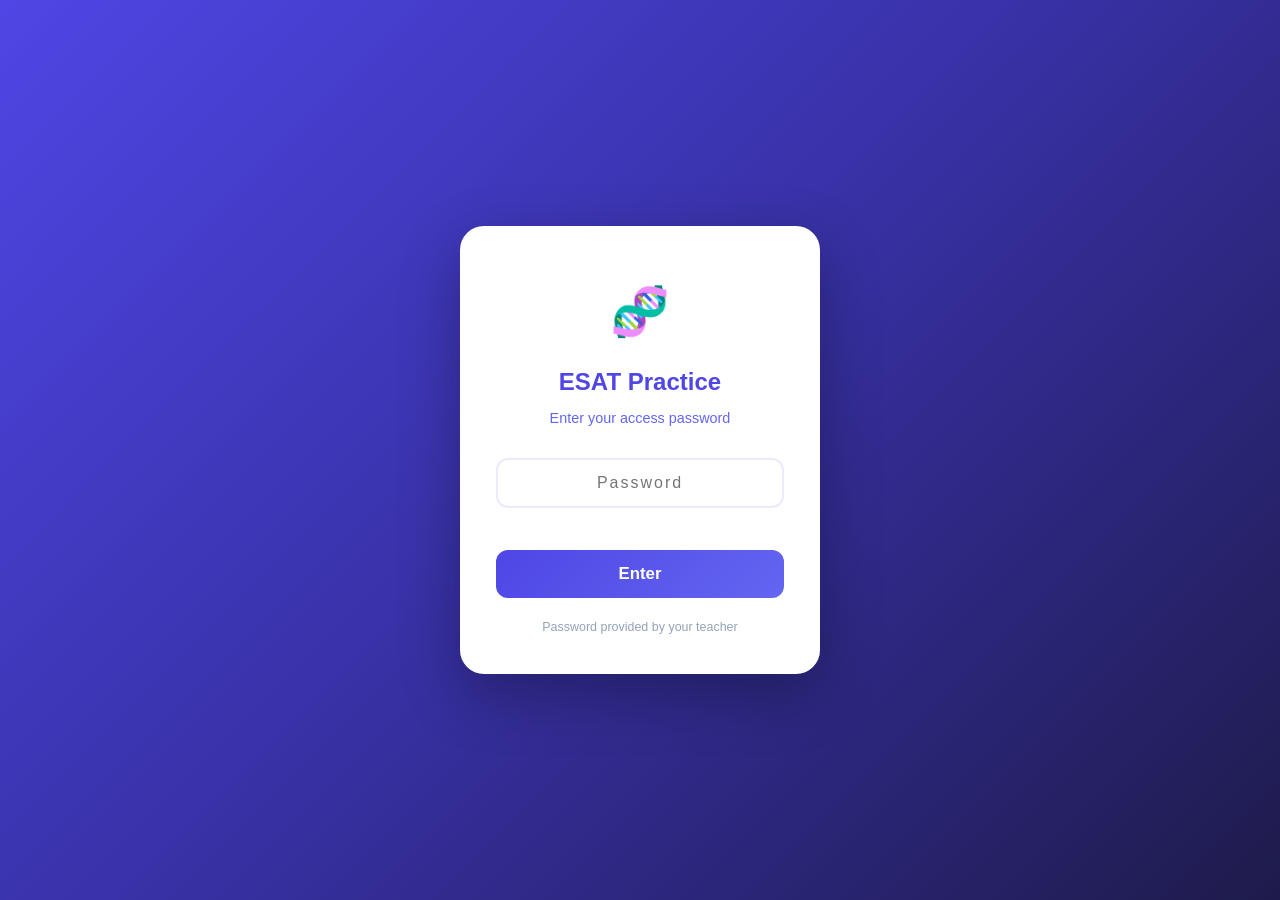
==== index.html @ 655f6c72 "v30: Stale-while-revalidate for images — instant load, background refresh" ====
<!DOCTYPE html>
<html lang="en">
<head>
  <meta charset="UTF-8">
  <meta name="viewport" content="width=device-width, initial-scale=1.0, maximum-scale=5.0, user-scalable=yes">
  <meta name="theme-color" content="#4f46e5">
  <meta name="description" content="ESAT exam practice platform with offline support">
  <meta name="apple-mobile-web-app-capable" content="yes">
  <meta name="apple-mobile-web-app-status-bar-style" content="black-translucent">
  <meta name="apple-mobile-web-app-title" content="ESAT">
  <meta http-equiv="Cache-Control" content="no-cache, no-store, must-revalidate">
  <meta http-equiv="Pragma" content="no-cache">
  <meta http-equiv="Expires" content="0">

  <!-- Security Headers -->
  <meta http-equiv="Content-Security-Policy" content="default-src 'self' blob:; script-src 'self'; style-src 'self' 'unsafe-inline'; img-src 'self' data: https: blob:; connect-src 'self'; manifest-src 'self'; worker-src 'self'; base-uri 'self'; form-action 'self'; object-src 'none';">
  <meta name="referrer" content="strict-origin-when-cross-origin">
  <meta http-equiv="X-Content-Type-Options" content="nosniff">
  <meta http-equiv="X-DNS-Prefetch-Control" content="off">
  <meta http-equiv="Permissions-Policy" content="camera=(), microphone=(), geolocation=(), payment=(), usb=(), magnetometer=(), gyroscope=(), accelerometer=(), interest-cohort=()">
  <meta http-equiv="X-UA-Compatible" content="IE=edge">

  <link rel="manifest" href="manifest.json">
  <link rel="icon" type="image/svg+xml" href="icon.svg">
  <link rel="apple-touch-icon" href="icon.svg">
  <title>ESAT Practice</title>
  <link rel="stylesheet" href="style.css">
</head>
<body>

  <!-- Login Screen -->
  <div id="login-screen" class="login-screen">
    <div class="login-card">
      <div class="login-icon">&#x1F9EC;</div>
      <h1 class="login-title">ESAT Practice</h1>
      <p class="login-subtitle">Enter your access password</p>
      <input type="password" id="login-password" class="login-input" placeholder="Password" autocomplete="off" spellcheck="false">
      <p class="login-error" id="login-error"></p>
      <button class="login-btn" id="login-btn">Enter</button>
      <p class="login-hint">Password provided by your teacher</p>
    </div>
  </div>

  <div id="app" style="display:none;">

    <!-- Home View -->
    <section id="view-home" class="view active">
      <header class="app-header">
        <div class="header-row">
          <div>
            <h1>ESAT Practice</h1>
            <p class="subtitle">ESAT Exam Training</p>
          </div>
          <button class="logout-btn" id="btn-logout" title="Logout">Logout</button>
        </div>
      </header>

      <div class="stats-bar">
        <div class="stat-item">
          <span class="stat-num" id="stat-total">0</span>
          <span class="stat-label">Practiced</span>
        </div>
        <div class="stat-item">
          <span class="stat-num" id="stat-accuracy">0%</span>
          <span class="stat-label">Accuracy</span>
        </div>
        <div class="stat-item">
          <span class="stat-num" id="stat-wrong">0</span>
          <span class="stat-label">Wrong Bank</span>
        </div>
      </div>

      <div class="export-row">
        <button class="btn-export" id="btn-export-data" title="Export your practice data to share with teacher">Export My Data</button>
      </div>

      <div class="section-title">
        <h2>Select Topics</h2>
        <button class="select-all-btn" id="btn-select-all">Select All</button>
      </div>

      <div class="topic-grid" id="topic-grid"></div>

      <div class="section-title">
        <h2>Number of Questions</h2>
      </div>
      <div class="count-options" id="count-options">
        <button class="count-btn" data-count="10">10</button>
        <button class="count-btn active" data-count="20">20</button>
        <button class="count-btn" data-count="30">30</button>
        <button class="count-btn" data-count="50">50</button>
      </div>

      <div class="section-title">
        <h2>Options</h2>
      </div>
      <div class="extra-options">
        <label class="toggle-label">
          <input type="checkbox" id="toggle-timer">
          <span class="toggle-slider"></span>
          <span class="toggle-text">Timer mode (60s per question)</span>
        </label>
      </div>

      <div class="bottom-actions">
        <button class="btn-primary btn-large" id="btn-start">Start Practice</button>
        <button class="btn-secondary btn-large" id="btn-wrong-book">Wrong Bank</button>
      </div>
    </section>

    <!-- Practice View -->
    <section id="view-practice" class="view">
      <header class="practice-header">
        <button class="back-btn" id="practice-back">&#8592;</button>
        <div class="progress-info">
          <span id="progress-text">Q 1/20</span>
          <span class="timer" id="timer-display" style="display:none;">60s</span>
        </div>
      </header>
      <div class="progress-bar-container">
        <div class="progress-bar-fill" id="progress-fill" style="width:5%"></div>
      </div>

      <div class="question-card" id="question-card">
        <div class="question-meta">
          <span class="topic-tag" id="q-topic-tag">Ecology</span>
          <span class="type-tag" id="q-type-tag">Single</span>
        </div>
        <div class="question-stem" id="q-stem"></div>
        <div class="question-image-wrap hidden" id="q-image-wrap">
          <img class="question-image" id="q-image" src="" alt="">
        </div>
        <div class="options-list" id="q-options"></div>
        <div class="explanation-box" id="explanation-box" style="display:none;">
          <div class="explanation-header" id="exp-header">
            <span id="exp-icon"></span>
            <span id="exp-title"></span>
          </div>
          <div class="explanation-correct" id="exp-correct"></div>
          <div class="explanation-text" id="exp-text"></div>
          <div class="explanation-source" id="exp-source"></div>
        </div>
      </div>

      <div class="practice-actions">
        <button class="btn-primary btn-large" id="btn-confirm" disabled>Confirm Answer</button>
        <button class="btn-primary btn-large hidden" id="btn-next">Next</button>
      </div>
    </section>

    <!-- Result View -->
    <section id="view-result" class="view">
      <header class="app-header">
        <h1>Practice Results</h1>
      </header>

      <div class="result-hero">
        <div class="result-ring-container">
          <svg class="result-ring" viewBox="0 0 200 200">
            <circle class="ring-bg" cx="100" cy="100" r="85" fill="none" stroke-width="14"/>
            <circle class="ring-fill" id="ring-fill" cx="100" cy="100" r="85" fill="none" stroke-width="14"
                    stroke-dasharray="534" stroke-dashoffset="534"
                    transform="rotate(-90 100 100)"/>
          </svg>
          <div class="result-center">
            <span class="result-percent" id="result-percent">0%</span>
            <span class="result-score" id="result-score">0/0</span>
          </div>
        </div>
        <p class="result-comment" id="result-comment"></p>
      </div>

      <div class="result-summary">
        <div class="summary-item">
          <span class="summary-icon correct-icon">&#10003;</span>
          <span id="summary-correct">0 correct</span>
        </div>
        <div class="summary-item">
          <span class="summary-icon wrong-icon">&#10007;</span>
          <span id="summary-wrong">0 wrong</span>
        </div>
        <div class="summary-item" id="summary-time-wrap" style="display:none;">
          <span class="summary-icon time-icon">&#9201;</span>
          <span id="summary-time"></span>
        </div>
      </div>

      <div class="section-title">
        <h2>Review</h2>
      </div>
      <div class="review-list" id="review-list"></div>

      <div class="bottom-actions">
        <button class="btn-primary btn-large" id="btn-retry-wrong">Retry Wrong</button>
        <button class="btn-secondary btn-large" id="btn-back-home">Back Home</button>
      </div>
    </section>

    <!-- Wrong Bank View -->
    <section id="view-wrong" class="view">
      <header class="app-header">
        <h1>Wrong Bank</h1>
        <button class="back-btn header-back" id="wrong-back">&#8592;</button>
      </header>

      <div class="wrong-filter-bar" id="wrong-filter-bar">
        <button class="filter-chip active" data-filter="all">All</button>
      </div>

      <div class="wrong-list" id="wrong-list"></div>

      <div class="empty-state hidden" id="wrong-empty">
        <div class="empty-icon">&#127881;</div>
        <p>Wrong bank is empty, keep it up!</p>
      </div>

      <div class="bottom-actions" id="wrong-actions" style="display:none;">
        <button class="btn-primary btn-large" id="btn-practice-wrong">Practice All Wrong</button>
      </div>
    </section>

  </div>

  <!-- Install Banner -->
  <div class="install-banner hidden" id="install-banner">
    <div class="install-content">
      <span>&#128241; Add to home screen for offline practice</span>
    </div>
    <button class="btn-primary btn-small" id="btn-install">Install</button>
    <button class="btn-text" id="btn-dismiss">&#10005;</button>
  </div>

  <script src="questions.enc.js?v=30"></script>
  <script src="auth.js?v=30"></script>
  <script src="app.js?v=30"></script>
</body>
</html>
---- style.css ----
/* ════════════════════════════════════════════════════════
   ESAT PWA — Stylesheet
   Theme: Deep Indigo / Academic Purple
   ════════════════════════════════════════════════════════ */

/* ── Design Variables ── */
:root {
  --c-primary: #4f46e5;
  --c-primary-light: #6366f1;
  --c-primary-dark: #3730a3;
  --c-accent: #818cf8;
  --c-accent-soft: #a5b4fc;
  --c-bg: #f5f3ff;
  --c-bg-card: #ffffff;
  --c-bg-elevated: #ffffff;
  --c-text: #1e1b4b;
  --c-text-secondary: #6366f1;
  --c-text-light: #94a3b8;
  --c-border: #ede9fe;
  --c-correct: #16a34a;
  --c-correct-bg: #f0fdf4;
  --c-wrong: #dc2626;
  --c-wrong-bg: #fef2f2;
  --c-missed: #f59e0b;
  --c-missed-bg: #fffbeb;
  --c-shadow: 0 2px 8px rgba(79, 70, 229, 0.08);
  --c-shadow-lg: 0 4px 20px rgba(79, 70, 229, 0.12);
  --radius: 12px;
  --radius-sm: 8px;
  --radius-lg: 20px;
  --max-width: 480px;
  --safe-bottom: env(safe-area-inset-bottom, 0px);
}

/* ── Reset ── */
*, *::before, *::after {
  box-sizing: border-box;
  margin: 0;
  padding: 0;
}

html {
  -webkit-text-size-adjust: 100%;
  -webkit-tap-highlight-color: transparent;
}

body {
  font-family: -apple-system, BlinkMacSystemFont, "Segoe UI", "PingFang SC",
               "Hiragino Sans GB", "Microsoft YaHei", sans-serif;
  background: var(--c-bg);
  color: var(--c-text);
  line-height: 1.6;
  font-size: 15px;
  -webkit-font-smoothing: antialiased;
  overflow-x: hidden;
}

#app {
  max-width: var(--max-width);
  margin: 0 auto;
  min-height: 100vh;
  position: relative;
}

/* ── View Switching ── */
.view {
  display: none;
  min-height: 100vh;
  padding: 0 16px calc(80px + var(--safe-bottom));
  animation: fadeIn 0.25s ease;
}

.view.active {
  display: block;
}

@keyframes fadeIn {
  from { opacity: 0; transform: translateY(8px); }
  to { opacity: 1; transform: translateY(0); }
}

/* ── App Header ── */
.app-header {
  text-align: center;
  padding: 24px 16px 12px;
  position: relative;
}

.app-header h1 {
  font-size: 22px;
  font-weight: 700;
  color: var(--c-primary);
  letter-spacing: 0.5px;
}

.app-header .subtitle {
  font-size: 13px;
  color: var(--c-text-secondary);
  margin-top: 4px;
}

/* ── Header Row (title + logout) ── */
.header-row {
  display: flex;
  align-items: flex-start;
  justify-content: space-between;
  gap: 12px;
}

.header-row > div:first-child {
  flex: 1;
  text-align: center;
}

.logout-btn {
  flex-shrink: 0;
  padding: 6px 14px;
  border: 1px solid var(--c-border);
  border-radius: 20px;
  background: var(--c-bg-card);
  color: var(--c-text-secondary);
  font-size: 12px;
  font-weight: 500;
  cursor: pointer;
  transition: all 0.15s;
  font-family: inherit;
}

.logout-btn:active {
  transform: scale(0.95);
  background: var(--c-wrong-bg);
  color: var(--c-wrong);
  border-color: var(--c-wrong);
}

/* ── Export Button ── */
.export-row {
  text-align: center;
  margin-bottom: 16px;
}

.btn-export {
  background: linear-gradient(135deg, #6366f1, #8b5cf6);
  color: #fff;
  border: none;
  padding: 10px 24px;
  border-radius: 20px;
  font-size: 14px;
  font-weight: 600;
  cursor: pointer;
  transition: transform 0.2s, box-shadow 0.2s;
}

.btn-export:hover {
  transform: translateY(-2px);
  box-shadow: 0 4px 15px rgba(99, 102, 241, 0.4);
}

.btn-export:active {
  transform: translateY(0);
}

/* ── Stats Bar ── */
.stats-bar {
  display: flex;
  justify-content: space-around;
  background: var(--c-bg-card);
  border-radius: var(--radius);
  padding: 16px 8px;
  margin: 8px 0 20px;
  box-shadow: var(--c-shadow);
}

.stat-item {
  display: flex;
  flex-direction: column;
  align-items: center;
  gap: 2px;
}

.stat-num {
  font-size: 22px;
  font-weight: 700;
  color: var(--c-primary);
}

.stat-label {
  font-size: 11px;
  color: var(--c-text-light);
}

/* ── Section Title ── */
.section-title {
  display: flex;
  align-items: center;
  justify-content: space-between;
  margin: 20px 0 10px;
}

.section-title h2 {
  font-size: 16px;
  font-weight: 600;
  color: var(--c-text);
}

.select-all-btn {
  font-size: 13px;
  color: var(--c-primary);
  background: none;
  border: none;
  cursor: pointer;
  padding: 4px 10px;
  border-radius: var(--radius-sm);
  transition: background 0.15s;
}

.select-all-btn:active {
  background: var(--c-bg);
}

/* ── Topic Card Grid ── */
.topic-grid {
  display: grid;
  grid-template-columns: repeat(2, 1fr);
  gap: 10px;
}

.topic-card {
  background: var(--c-bg-card);
  border: 2px solid var(--c-border);
  border-radius: var(--radius);
  padding: 14px 12px;
  cursor: pointer;
  transition: all 0.18s ease;
  position: relative;
  overflow: hidden;
}

.topic-card:active {
  transform: scale(0.97);
}

.topic-card.selected {
  border-color: var(--c-primary);
  background: linear-gradient(135deg, #f5f3ff 0%, #ede9fe 100%);
  box-shadow: 0 2px 12px rgba(79, 70, 229, 0.15);
}

.topic-card.selected::after {
  content: '\2713';
  position: absolute;
  top: 6px;
  right: 8px;
  width: 20px;
  height: 20px;
  background: var(--c-primary);
  color: #fff;
  border-radius: 50%;
  font-size: 12px;
  display: flex;
  align-items: center;
  justify-content: center;
  font-weight: bold;
}

.topic-en {
  font-size: 13px;
  font-weight: 600;
  color: var(--c-text);
  line-height: 1.3;
  margin-bottom: 2px;
}

.topic-zh {
  font-size: 11px;
  color: var(--c-text-secondary);
}

.topic-count {
  font-size: 10px;
  color: var(--c-primary-light);
  margin-top: 6px;
  font-weight: 500;
}

/* ── Count Selection ── */
.count-options {
  display: flex;
  gap: 8px;
}

.count-btn {
  flex: 1;
  padding: 12px 4px;
  border: 2px solid var(--c-border);
  border-radius: var(--radius-sm);
  background: var(--c-bg-card);
  font-size: 14px;
  font-weight: 500;
  color: var(--c-text-secondary);
  cursor: pointer;
  transition: all 0.15s;
}

.count-btn:active {
  transform: scale(0.96);
}

.count-btn.active {
  border-color: var(--c-primary);
  background: var(--c-primary);
  color: #fff;
}

/* ── Toggle ── */
.extra-options {
  background: var(--c-bg-card);
  border-radius: var(--radius);
  padding: 14px 16px;
  box-shadow: var(--c-shadow);
}

.toggle-label {
  display: flex;
  align-items: center;
  gap: 12px;
  cursor: pointer;
}

.toggle-label input[type="checkbox"] {
  display: none;
}

.toggle-slider {
  width: 44px;
  height: 24px;
  background: #d1d5db;
  border-radius: 12px;
  position: relative;
  transition: background 0.2s;
  flex-shrink: 0;
}

.toggle-slider::after {
  content: '';
  position: absolute;
  width: 20px;
  height: 20px;
  border-radius: 50%;
  background: #fff;
  top: 2px;
  left: 2px;
  transition: transform 0.2s;
  box-shadow: 0 1px 3px rgba(0,0,0,0.2);
}

.toggle-label input:checked ~ .toggle-slider {
  background: var(--c-primary);
}

.toggle-label input:checked ~ .toggle-slider::after {
  transform: translateX(20px);
}

.toggle-text {
  font-size: 14px;
  color: var(--c-text-secondary);
}

/* ── Bottom Actions ── */
.bottom-actions {
  display: flex;
  flex-direction: column;
  gap: 10px;
  margin-top: 24px;
}

.btn-primary, .btn-secondary {
  border: none;
  border-radius: var(--radius);
  font-size: 16px;
  font-weight: 600;
  cursor: pointer;
  transition: all 0.15s;
  font-family: inherit;
}

.btn-primary {
  background: var(--c-primary);
  color: #fff;
}

.btn-primary:active {
  background: var(--c-primary-dark);
  transform: scale(0.98);
}

.btn-primary:disabled {
  background: #b0c4c5;
  cursor: not-allowed;
}

.btn-secondary {
  background: var(--c-bg-card);
  color: var(--c-primary);
  border: 2px solid var(--c-border);
}

.btn-secondary:active {
  background: var(--c-bg);
  transform: scale(0.98);
}

.btn-large {
  padding: 14px 20px;
  width: 100%;
}

.btn-small {
  padding: 8px 16px;
  font-size: 14px;
}

.btn-text {
  background: none;
  border: none;
  font-size: 18px;
  color: var(--c-text-light);
  cursor: pointer;
  padding: 4px 8px;
}

.hidden {
  display: none !important;
}

/* ════════════════════════════════════════
   Practice Page
   ════════════════════════════════════════ */

.practice-header {
  display: flex;
  align-items: center;
  padding: 16px 0 8px;
  gap: 12px;
}

.back-btn {
  width: 36px;
  height: 36px;
  border: none;
  background: var(--c-bg-card);
  border-radius: 50%;
  font-size: 18px;
  color: var(--c-primary);
  cursor: pointer;
  display: flex;
  align-items: center;
  justify-content: center;
  box-shadow: var(--c-shadow);
  flex-shrink: 0;
}

.header-back {
  position: absolute;
  left: 16px;
  top: 20px;
}

.progress-info {
  flex: 1;
  display: flex;
  align-items: center;
  justify-content: space-between;
  font-size: 14px;
  font-weight: 600;
  color: var(--c-text);
}

.timer {
  color: var(--c-wrong);
  font-variant-numeric: tabular-nums;
}

.progress-bar-container {
  width: 100%;
  height: 6px;
  background: var(--c-border);
  border-radius: 3px;
  overflow: hidden;
  margin-bottom: 16px;
}

.progress-bar-fill {
  height: 100%;
  background: linear-gradient(90deg, var(--c-primary), var(--c-accent));
  border-radius: 3px;
  transition: width 0.3s ease;
}

.question-card {
  background: var(--c-bg-card);
  border-radius: var(--radius-lg);
  padding: 20px 18px;
  box-shadow: var(--c-shadow);
}

.question-meta {
  display: flex;
  gap: 8px;
  margin-bottom: 12px;
}

.topic-tag {
  background: rgba(79, 70, 229, 0.1);
  color: var(--c-primary);
  font-size: 12px;
  font-weight: 600;
  padding: 3px 10px;
  border-radius: 20px;
}

.type-tag {
  background: rgba(245, 158, 11, 0.1);
  color: var(--c-missed);
  font-size: 12px;
  font-weight: 600;
  padding: 3px 10px;
  border-radius: 20px;
}

.type-tag.single {
  background: rgba(79, 70, 229, 0.08);
  color: var(--c-primary);
}

.question-stem {
  font-size: 16px;
  line-height: 1.7;
  color: var(--c-text);
  margin-bottom: 12px;
  word-wrap: break-word;
}

/* ── Question Image ── */
.question-image-wrap {
  margin-bottom: 14px;
  border-radius: 10px;
  overflow: hidden;
  background: #f5f3ff;
  border: 1px solid #ddd6fe;
  position: relative;
  min-height: 60px;
}
.question-image-wrap.loading::after {
  content: '';
  position: absolute;
  top: 50%; left: 50%;
  width: 28px; height: 28px;
  margin: -14px 0 0 -14px;
  border: 3px solid #ddd6fe;
  border-top-color: #7c3aed;
  border-radius: 50%;
  animation: spin 0.7s linear infinite;
}
.question-image-wrap.loading .question-image {
  opacity: 0.4;
}
.question-image {
  display: block;
  width: 100%;
  height: auto;
  max-width: 100%;
  object-fit: contain;
  transition: opacity 0.2s;
}
@keyframes spin { to { transform: rotate(360deg); } }

/* Result page image */
.review-img {
  display: block;
  max-width: 100%;
  max-height: 260px;
  margin: 10px 0;
  border-radius: 8px;
  border: 1px solid #ddd;
}

/* Wrong bank image */
.wrong-img {
  display: block;
  max-width: 100%;
  max-height: 220px;
  margin: 8px 0;
  border-radius: 8px;
  border: 1px solid #ddd;
}

.options-list {
  display: flex;
  flex-direction: column;
  gap: 10px;
}

.option-item {
  display: flex;
  align-items: flex-start;
  gap: 10px;
  padding: 12px 14px;
  border: 2px solid var(--c-border);
  border-radius: var(--radius);
  cursor: pointer;
  transition: all 0.15s;
  background: var(--c-bg-card);
}

.option-item:active {
  transform: scale(0.99);
}

.option-item.selected {
  border-color: var(--c-primary);
  background: rgba(79, 70, 229, 0.05);
}

.option-item.correct {
  border-color: var(--c-correct);
  background: var(--c-correct-bg);
}

.option-item.wrong {
  border-color: var(--c-wrong);
  background: var(--c-wrong-bg);
}

.option-item.missed {
  border-color: var(--c-missed);
  background: var(--c-missed-bg);
}

.option-item.locked {
  cursor: default;
}

.option-key {
  width: 28px;
  height: 28px;
  border-radius: 50%;
  background: var(--c-bg);
  display: flex;
  align-items: center;
  justify-content: center;
  font-size: 13px;
  font-weight: 700;
  color: var(--c-text-secondary);
  flex-shrink: 0;
  transition: all 0.15s;
}

.option-item.selected .option-key {
  background: var(--c-primary);
  color: #fff;
}

.option-item.correct .option-key {
  background: var(--c-correct);
  color: #fff;
}

.option-item.wrong .option-key {
  background: var(--c-wrong);
  color: #fff;
}

.option-item.missed .option-key {
  background: var(--c-missed);
  color: #fff;
}

.option-text {
  font-size: 14px;
  line-height: 1.6;
  color: var(--c-text);
  flex: 1;
  padding-top: 3px;
}

.option-icon {
  font-size: 18px;
  font-weight: 700;
  flex-shrink: 0;
  padding-top: 2px;
}

.option-item.correct .option-icon { color: var(--c-correct); }
.option-item.wrong .option-icon { color: var(--c-wrong); }
.option-item.missed .option-icon { color: var(--c-missed); }

/* ── Explanation Box ── */
.explanation-box {
  margin-top: 16px;
  padding: 16px;
  border-radius: var(--radius);
  border-left: 4px solid var(--c-primary);
  background: var(--c-bg);
  animation: slideDown 0.3s ease;
}

@keyframes slideDown {
  from { opacity: 0; max-height: 0; }
  to { opacity: 1; max-height: 500px; }
}

.explanation-header {
  display: flex;
  align-items: center;
  gap: 8px;
  margin-bottom: 10px;
  font-size: 15px;
  font-weight: 700;
}

.explanation-header.correct-header {
  color: var(--c-correct);
}

.explanation-header.wrong-header {
  color: var(--c-wrong);
}

.explanation-correct {
  font-size: 13px;
  color: var(--c-correct);
  font-weight: 600;
  margin-bottom: 8px;
}

.explanation-text {
  font-size: 14px;
  line-height: 1.7;
  color: var(--c-text);
}

.explanation-source {
  font-size: 12px;
  color: var(--c-text-light);
  margin-top: 8px;
  font-style: italic;
}

.practice-actions {
  margin-top: 20px;
  display: flex;
  flex-direction: column;
  gap: 10px;
}

/* ════════════════════════════════════════
   Result Page
   ════════════════════════════════════════ */

.result-hero {
  text-align: center;
  padding: 20px 0;
}

.result-ring-container {
  position: relative;
  width: 180px;
  height: 180px;
  margin: 0 auto 16px;
}

.result-ring {
  width: 100%;
  height: 100%;
}

.ring-bg {
  stroke: var(--c-border);
}

.ring-fill {
  stroke: var(--c-primary);
  stroke-linecap: round;
  transition: stroke-dashoffset 1s ease;
}

.result-center {
  position: absolute;
  top: 50%;
  left: 50%;
  transform: translate(-50%, -50%);
  display: flex;
  flex-direction: column;
  align-items: center;
}

.result-percent {
  font-size: 36px;
  font-weight: 700;
  color: var(--c-primary);
}

.result-score {
  font-size: 14px;
  color: var(--c-text-secondary);
}

.result-comment {
  font-size: 16px;
  color: var(--c-text);
  font-weight: 500;
}

.result-summary {
  display: flex;
  justify-content: center;
  gap: 24px;
  margin: 16px 0;
  flex-wrap: wrap;
}

.summary-item {
  display: flex;
  align-items: center;
  gap: 6px;
  font-size: 14px;
  color: var(--c-text-secondary);
}

.summary-icon {
  width: 24px;
  height: 24px;
  border-radius: 50%;
  display: flex;
  align-items: center;
  justify-content: center;
  font-size: 13px;
  font-weight: 700;
}

.correct-icon { background: var(--c-correct-bg); color: var(--c-correct); }
.wrong-icon { background: var(--c-wrong-bg); color: var(--c-wrong); }
.time-icon { background: var(--c-bg); color: var(--c-primary); }

/* ── Review List ── */
.review-list {
  display: flex;
  flex-direction: column;
  gap: 10px;
}

.review-item {
  background: var(--c-bg-card);
  border-radius: var(--radius);
  padding: 14px 16px;
  box-shadow: var(--c-shadow);
  border-left: 4px solid var(--c-border);
}

.review-item.correct-item {
  border-left-color: var(--c-correct);
}

.review-item.wrong-item {
  border-left-color: var(--c-wrong);
}

.review-header {
  display: flex;
  align-items: center;
  gap: 8px;
  margin-bottom: 8px;
}

.review-status {
  font-size: 16px;
  font-weight: 700;
}

.review-status.correct { color: var(--c-correct); }
.review-status.wrong { color: var(--c-wrong); }

.review-topic {
  font-size: 12px;
  color: var(--c-text-light);
}

.review-stem {
  font-size: 14px;
  line-height: 1.5;
  color: var(--c-text);
  margin-bottom: 6px;
  display: -webkit-box;
  -webkit-line-clamp: 2;
  -webkit-box-orient: vertical;
  overflow: hidden;
}

.review-answers {
  font-size: 12px;
  color: var(--c-text-secondary);
  display: flex;
  gap: 16px;
  flex-wrap: wrap;
}

.review-answers .your-answer.wrong { color: var(--c-wrong); }
.review-answers .right-answer { color: var(--c-correct); font-weight: 600; }

.review-explain {
  margin-top: 8px;
  font-size: 13px;
  line-height: 1.6;
  color: var(--c-text-secondary);
  display: none;
  border-top: 1px solid var(--c-border);
  padding-top: 8px;
}

.review-item.expanded .review-explain {
  display: block;
}

.review-toggle {
  font-size: 12px;
  color: var(--c-primary);
  background: none;
  border: none;
  cursor: pointer;
  margin-top: 6px;
  padding: 2px 0;
}

/* ════════════════════════════════════════
   Wrong Bank
   ════════════════════════════════════════ */

.wrong-filter-bar {
  display: flex;
  gap: 8px;
  overflow-x: auto;
  padding: 8px 0 16px;
  -webkit-overflow-scrolling: touch;
  scrollbar-width: none;
}

.wrong-filter-bar::-webkit-scrollbar { display: none; }

.filter-chip {
  padding: 6px 14px;
  border: 2px solid var(--c-border);
  border-radius: 20px;
  background: var(--c-bg-card);
  font-size: 13px;
  color: var(--c-text-secondary);
  cursor: pointer;
  white-space: nowrap;
  transition: all 0.15s;
  flex-shrink: 0;
}

.filter-chip.active {
  border-color: var(--c-primary);
  background: var(--c-primary);
  color: #fff;
}

.wrong-list {
  display: flex;
  flex-direction: column;
  gap: 10px;
}

.wrong-card {
  background: var(--c-bg-card);
  border-radius: var(--radius);
  padding: 14px 16px;
  box-shadow: var(--c-shadow);
  border-left: 4px solid var(--c-wrong);
}

.wrong-card-header {
  display: flex;
  align-items: center;
  justify-content: space-between;
  margin-bottom: 8px;
}

.wrong-card-tags {
  display: flex;
  gap: 6px;
}

.wrong-card-meta {
  font-size: 11px;
  color: var(--c-text-light);
}

.wrong-stem {
  font-size: 14px;
  line-height: 1.5;
  color: var(--c-text);
  margin-bottom: 6px;
  display: -webkit-box;
  -webkit-line-clamp: 2;
  -webkit-box-orient: vertical;
  overflow: hidden;
  cursor: pointer;
}

.wrong-answers {
  font-size: 12px;
  color: var(--c-text-secondary);
  display: flex;
  gap: 16px;
  flex-wrap: wrap;
  margin-bottom: 4px;
}

.wrong-answers .right-answer { color: var(--c-correct); font-weight: 600; }
.wrong-answers .your-answer { color: var(--c-wrong); }

.wrong-explain {
  margin-top: 8px;
  font-size: 13px;
  line-height: 1.6;
  color: var(--c-text-secondary);
  display: none;
  border-top: 1px solid var(--c-border);
  padding-top: 8px;
}

.wrong-card.expanded .wrong-explain {
  display: block;
}

.wrong-card.expanded .wrong-stem {
  -webkit-line-clamp: unset;
  overflow: visible;
}

.wrong-card-actions {
  display: flex;
  gap: 8px;
  margin-top: 10px;
}

.btn-mini {
  padding: 6px 14px;
  border: none;
  border-radius: var(--radius-sm);
  font-size: 12px;
  font-weight: 500;
  cursor: pointer;
  font-family: inherit;
  transition: all 0.15s;
}

.btn-mini.primary {
  background: rgba(79, 70, 229, 0.1);
  color: var(--c-primary);
}

.btn-mini.danger {
  background: var(--c-wrong-bg);
  color: var(--c-wrong);
}

.btn-mini:active { transform: scale(0.96); }

/* ── Empty State ── */
.empty-state {
  text-align: center;
  padding: 60px 20px;
  color: var(--c-text-light);
}

.empty-icon {
  font-size: 48px;
  margin-bottom: 12px;
}

/* ════════════════════════════════════════
   Install Banner
   ════════════════════════════════════════ */

.install-banner {
  position: fixed;
  bottom: 0;
  left: 0;
  right: 0;
  max-width: var(--max-width);
  margin: 0 auto;
  background: var(--c-primary-dark);
  color: #fff;
  display: flex;
  align-items: center;
  gap: 12px;
  padding: 12px 16px calc(12px + var(--safe-bottom));
  z-index: 999;
  box-shadow: 0 -4px 20px rgba(0,0,0,0.15);
  animation: slideUp 0.3s ease;
}

@keyframes slideUp {
  from { transform: translateY(100%); }
  to { transform: translateY(0); }
}

.install-content {
  flex: 1;
  font-size: 13px;
}

/* ── Desktop Responsive ── */
@media (min-width: 768px) {
  :root {
    --max-width: 600px;
  }

  body {
    background: linear-gradient(180deg, #ede9fe 0%, var(--c-bg) 30%);
  }

  .topic-grid {
    grid-template-columns: repeat(3, 1fr);
  }

  .btn-primary:hover:not(:disabled),
  .btn-secondary:hover {
    transform: translateY(-1px);
    box-shadow: var(--c-shadow-lg);
  }

  .topic-card:hover {
    border-color: var(--c-primary-light);
  }

  .option-item:hover:not(.locked) {
    border-color: var(--c-primary-light);
  }
}

/* ── Small Screen ── */
@media (max-width: 360px) {
  .topic-grid {
    grid-template-columns: 1fr;
  }

  .count-options {
    flex-wrap: wrap;
  }

  .count-btn {
    flex: 1 1 40%;
  }
}

/* ── Accessibility ── */
@media (prefers-reduced-motion: reduce) {
  *, *::before, *::after {
    animation-duration: 0.01ms !important;
    transition-duration: 0.01ms !important;
  }
}

/* ── Selection ── */
::selection {
  background: var(--c-accent);
  color: var(--c-primary-dark);
}

/* ════════════════════════════════════════════════════════
   Login Screen
   ════════════════════════════════════════════════════════ */

.login-screen {
  display: none;
  position: fixed;
  inset: 0;
  z-index: 9999;
  background: linear-gradient(135deg, #4f46e5 0%, #3730a3 50%, #1e1b4b 100%);
  align-items: center;
  justify-content: center;
  padding: 24px;
}

.login-screen.active {
  display: flex;
}

.login-card {
  background: #fff;
  border-radius: 24px;
  padding: 48px 36px 36px;
  max-width: 360px;
  width: 100%;
  text-align: center;
  box-shadow: 0 20px 60px rgba(0, 0, 0, 0.3);
  animation: loginFadeIn 0.5s ease;
}

@keyframes loginFadeIn {
  from { opacity: 0; transform: translateY(20px); }
  to { opacity: 1; transform: translateY(0); }
}

.login-icon {
  font-size: 3rem;
  margin-bottom: 12px;
}

.login-title {
  font-size: 1.5rem;
  font-weight: 700;
  color: #4f46e5;
  margin-bottom: 6px;
}

.login-subtitle {
  font-size: 0.9rem;
  color: #6366f1;
  margin-bottom: 28px;
}

.login-input {
  width: 100%;
  padding: 14px 18px;
  border: 2px solid #ede9fe;
  border-radius: 12px;
  font-size: 1rem;
  text-align: center;
  letter-spacing: 2px;
  transition: border-color 0.2s;
  outline: none;
  box-sizing: border-box;
}

.login-input:focus {
  border-color: #6366f1;
}

.login-error {
  color: #dc2626;
  font-size: 0.82rem;
  min-height: 20px;
  margin: 10px 0 4px;
}

.login-btn {
  width: 100%;
  padding: 14px;
  background: linear-gradient(135deg, #4f46e5, #6366f1);
  color: #fff;
  border: none;
  border-radius: 12px;
  font-size: 1.05rem;
  font-weight: 600;
  cursor: pointer;
  transition: transform 0.15s, box-shadow 0.2s;
  margin-top: 8px;
}

.login-btn:hover:not(:disabled) {
  transform: translateY(-1px);
  box-shadow: 0 6px 20px rgba(79, 70, 229, 0.35);
}

.login-btn:active:not(:disabled) {
  transform: translateY(0);
}

.login-btn:disabled {
  opacity: 0.6;
  cursor: not-allowed;
}

.login-hint {
  font-size: 0.78rem;
  color: #94a3b8;
  margin-top: 20px;
}
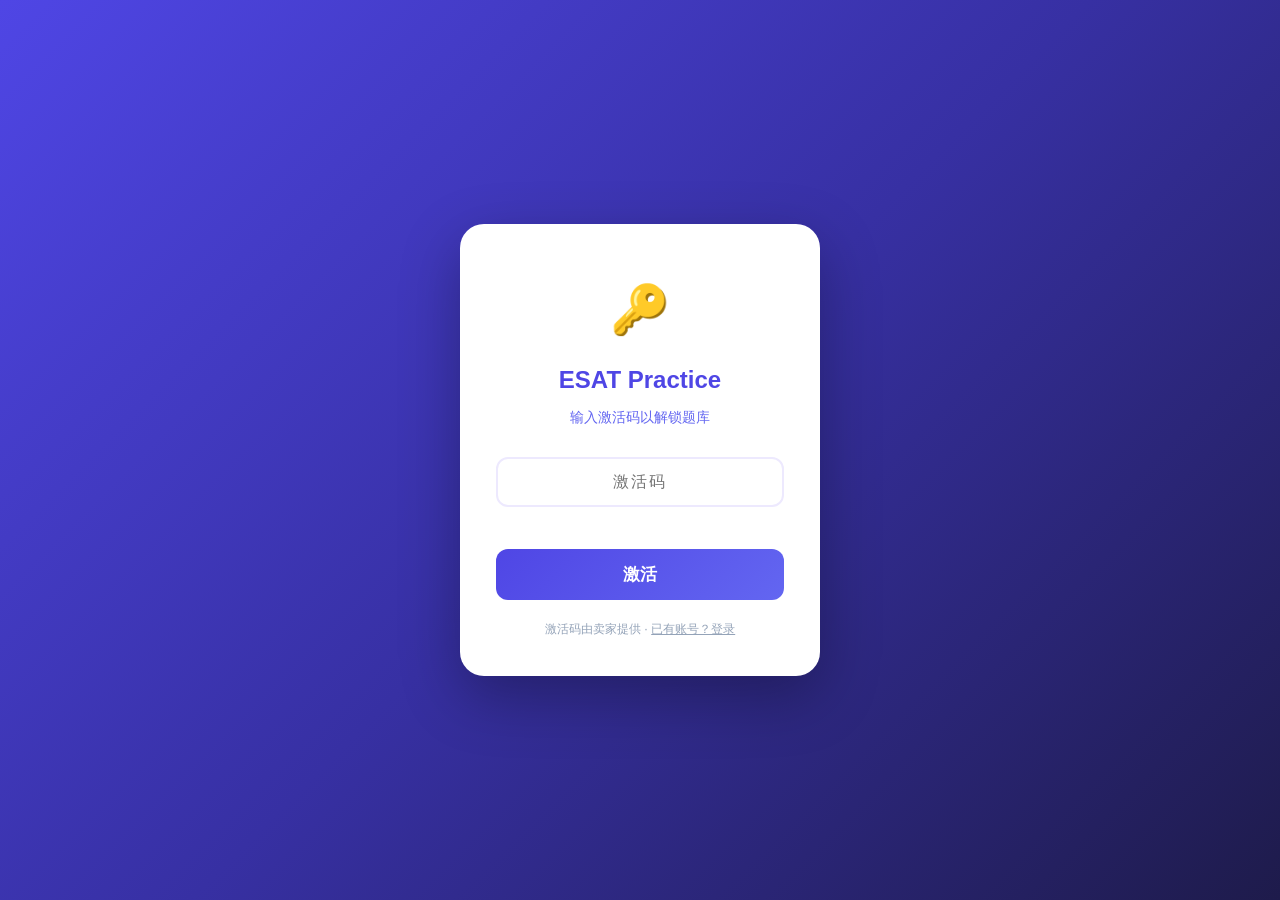
==== commit 013565df: "v36: app code — 642 questions, offline activation gate hardened (bank password now inside the signed" ====
--- a/index.html
+++ b/index.html
@@ -1,237 +1,251 @@
-<!DOCTYPE html>
-<html lang="en">
-<head>
-  <meta charset="UTF-8">
-  <meta name="viewport" content="width=device-width, initial-scale=1.0, maximum-scale=5.0, user-scalable=yes">
-  <meta name="theme-color" content="#4f46e5">
-  <meta name="description" content="ESAT exam practice platform with offline support">
-  <meta name="apple-mobile-web-app-capable" content="yes">
-  <meta name="apple-mobile-web-app-status-bar-style" content="black-translucent">
-  <meta name="apple-mobile-web-app-title" content="ESAT">
-  <meta http-equiv="Cache-Control" content="no-cache, no-store, must-revalidate">
-  <meta http-equiv="Pragma" content="no-cache">
-  <meta http-equiv="Expires" content="0">
-
-  <!-- Security Headers -->
-  <meta http-equiv="Content-Security-Policy" content="default-src 'self' blob:; script-src 'self'; style-src 'self' 'unsafe-inline'; img-src 'self' data: https: blob:; connect-src 'self'; manifest-src 'self'; worker-src 'self'; base-uri 'self'; form-action 'self'; object-src 'none';">
-  <meta name="referrer" content="strict-origin-when-cross-origin">
-  <meta http-equiv="X-Content-Type-Options" content="nosniff">
-  <meta http-equiv="X-DNS-Prefetch-Control" content="off">
-  <meta http-equiv="Permissions-Policy" content="camera=(), microphone=(), geolocation=(), payment=(), usb=(), magnetometer=(), gyroscope=(), accelerometer=(), interest-cohort=()">
-  <meta http-equiv="X-UA-Compatible" content="IE=edge">
-
-  <link rel="manifest" href="manifest.json">
-  <link rel="icon" type="image/svg+xml" href="icon.svg">
-  <link rel="apple-touch-icon" href="icon.svg">
-  <title>ESAT Practice</title>
-  <link rel="stylesheet" href="style.css">
-</head>
-<body>
-
-  <!-- Login Screen -->
-  <div id="login-screen" class="login-screen">
-    <div class="login-card">
-      <div class="login-icon">&#x1F9EC;</div>
-      <h1 class="login-title">ESAT Practice</h1>
-      <p class="login-subtitle">Enter your access password</p>
-      <input type="password" id="login-password" class="login-input" placeholder="Password" autocomplete="off" spellcheck="false">
-      <p class="login-error" id="login-error"></p>
-      <button class="login-btn" id="login-btn">Enter</button>
-      <p class="login-hint">Password provided by your teacher</p>
-    </div>
-  </div>
-
-  <div id="app" style="display:none;">
-
-    <!-- Home View -->
-    <section id="view-home" class="view active">
-      <header class="app-header">
-        <div class="header-row">
-          <div>
-            <h1>ESAT Practice</h1>
-            <p class="subtitle">ESAT Exam Training</p>
-          </div>
-          <button class="logout-btn" id="btn-logout" title="Logout">Logout</button>
-        </div>
-      </header>
-
-      <div class="stats-bar">
-        <div class="stat-item">
-          <span class="stat-num" id="stat-total">0</span>
-          <span class="stat-label">Practiced</span>
-        </div>
-        <div class="stat-item">
-          <span class="stat-num" id="stat-accuracy">0%</span>
-          <span class="stat-label">Accuracy</span>
-        </div>
-        <div class="stat-item">
-          <span class="stat-num" id="stat-wrong">0</span>
-          <span class="stat-label">Wrong Bank</span>
-        </div>
-      </div>
-
-      <div class="export-row">
-        <button class="btn-export" id="btn-export-data" title="Export your practice data to share with teacher">Export My Data</button>
-      </div>
-
-      <div class="section-title">
-        <h2>Select Topics</h2>
-        <button class="select-all-btn" id="btn-select-all">Select All</button>
-      </div>
-
-      <div class="topic-grid" id="topic-grid"></div>
-
-      <div class="section-title">
-        <h2>Number of Questions</h2>
-      </div>
-      <div class="count-options" id="count-options">
-        <button class="count-btn" data-count="10">10</button>
-        <button class="count-btn active" data-count="20">20</button>
-        <button class="count-btn" data-count="30">30</button>
-        <button class="count-btn" data-count="50">50</button>
-      </div>
-
-      <div class="section-title">
-        <h2>Options</h2>
-      </div>
-      <div class="extra-options">
-        <label class="toggle-label">
-          <input type="checkbox" id="toggle-timer">
-          <span class="toggle-slider"></span>
-          <span class="toggle-text">Timer mode (60s per question)</span>
-        </label>
-      </div>
-
-      <div class="bottom-actions">
-        <button class="btn-primary btn-large" id="btn-start">Start Practice</button>
-        <button class="btn-secondary btn-large" id="btn-wrong-book">Wrong Bank</button>
-      </div>
-    </section>
-
-    <!-- Practice View -->
-    <section id="view-practice" class="view">
-      <header class="practice-header">
-        <button class="back-btn" id="practice-back">&#8592;</button>
-        <div class="progress-info">
-          <span id="progress-text">Q 1/20</span>
-          <span class="timer" id="timer-display" style="display:none;">60s</span>
-        </div>
-      </header>
-      <div class="progress-bar-container">
-        <div class="progress-bar-fill" id="progress-fill" style="width:5%"></div>
-      </div>
-
-      <div class="question-card" id="question-card">
-        <div class="question-meta">
-          <span class="topic-tag" id="q-topic-tag">Ecology</span>
-          <span class="type-tag" id="q-type-tag">Single</span>
-        </div>
-        <div class="question-stem" id="q-stem"></div>
-        <div class="question-image-wrap hidden" id="q-image-wrap">
-          <img class="question-image" id="q-image" src="" alt="">
-        </div>
-        <div class="options-list" id="q-options"></div>
-        <div class="explanation-box" id="explanation-box" style="display:none;">
-          <div class="explanation-header" id="exp-header">
-            <span id="exp-icon"></span>
-            <span id="exp-title"></span>
-          </div>
-          <div class="explanation-correct" id="exp-correct"></div>
-          <div class="explanation-text" id="exp-text"></div>
-          <div class="explanation-source" id="exp-source"></div>
-        </div>
-      </div>
-
-      <div class="practice-actions">
-        <button class="btn-primary btn-large" id="btn-confirm" disabled>Confirm Answer</button>
-        <button class="btn-primary btn-large hidden" id="btn-next">Next</button>
-      </div>
-    </section>
-
-    <!-- Result View -->
-    <section id="view-result" class="view">
-      <header class="app-header">
-        <h1>Practice Results</h1>
-      </header>
-
-      <div class="result-hero">
-        <div class="result-ring-container">
-          <svg class="result-ring" viewBox="0 0 200 200">
-            <circle class="ring-bg" cx="100" cy="100" r="85" fill="none" stroke-width="14"/>
-            <circle class="ring-fill" id="ring-fill" cx="100" cy="100" r="85" fill="none" stroke-width="14"
-                    stroke-dasharray="534" stroke-dashoffset="534"
-                    transform="rotate(-90 100 100)"/>
-          </svg>
-          <div class="result-center">
-            <span class="result-percent" id="result-percent">0%</span>
-            <span class="result-score" id="result-score">0/0</span>
-          </div>
-        </div>
-        <p class="result-comment" id="result-comment"></p>
-      </div>
-
-      <div class="result-summary">
-        <div class="summary-item">
-          <span class="summary-icon correct-icon">&#10003;</span>
-          <span id="summary-correct">0 correct</span>
-        </div>
-        <div class="summary-item">
-          <span class="summary-icon wrong-icon">&#10007;</span>
-          <span id="summary-wrong">0 wrong</span>
-        </div>
-        <div class="summary-item" id="summary-time-wrap" style="display:none;">
-          <span class="summary-icon time-icon">&#9201;</span>
-          <span id="summary-time"></span>
-        </div>
-      </div>
-
-      <div class="section-title">
-        <h2>Review</h2>
-      </div>
-      <div class="review-list" id="review-list"></div>
-
-      <div class="bottom-actions">
-        <button class="btn-primary btn-large" id="btn-retry-wrong">Retry Wrong</button>
-        <button class="btn-secondary btn-large" id="btn-back-home">Back Home</button>
-      </div>
-    </section>
-
-    <!-- Wrong Bank View -->
-    <section id="view-wrong" class="view">
-      <header class="app-header">
-        <h1>Wrong Bank</h1>
-        <button class="back-btn header-back" id="wrong-back">&#8592;</button>
-      </header>
-
-      <div class="wrong-filter-bar" id="wrong-filter-bar">
-        <button class="filter-chip active" data-filter="all">All</button>
-      </div>
-
-      <div class="wrong-list" id="wrong-list"></div>
-
-      <div class="empty-state hidden" id="wrong-empty">
-        <div class="empty-icon">&#127881;</div>
-        <p>Wrong bank is empty, keep it up!</p>
-      </div>
-
-      <div class="bottom-actions" id="wrong-actions" style="display:none;">
-        <button class="btn-primary btn-large" id="btn-practice-wrong">Practice All Wrong</button>
-      </div>
-    </section>
-
-  </div>
-
-  <!-- Install Banner -->
-  <div class="install-banner hidden" id="install-banner">
-    <div class="install-content">
-      <span>&#128241; Add to home screen for offline practice</span>
-    </div>
-    <button class="btn-primary btn-small" id="btn-install">Install</button>
-    <button class="btn-text" id="btn-dismiss">&#10005;</button>
-  </div>
-
-  <script src="questions.enc.js?v=30"></script>
-  <script src="auth.js?v=30"></script>
-  <script src="app.js?v=30"></script>
-</body>
-</html>
+<!DOCTYPE html>
+<html lang="en">
+<head>
+  <meta charset="UTF-8">
+  <meta name="viewport" content="width=device-width, initial-scale=1.0, maximum-scale=5.0, user-scalable=yes">
+  <meta name="theme-color" content="#4f46e5">
+  <meta name="description" content="ESAT exam practice platform with offline support">
+  <meta name="apple-mobile-web-app-capable" content="yes">
+  <meta name="apple-mobile-web-app-status-bar-style" content="black-translucent">
+  <meta name="apple-mobile-web-app-title" content="ESAT">
+  <meta http-equiv="Cache-Control" content="no-cache, no-store, must-revalidate">
+  <meta http-equiv="Pragma" content="no-cache">
+  <meta http-equiv="Expires" content="0">
+
+  <!-- Security Headers -->
+  <meta http-equiv="Content-Security-Policy" content="default-src 'self' blob:; script-src 'self'; style-src 'self' 'unsafe-inline'; img-src 'self' data: https: blob:; connect-src 'self'; manifest-src 'self'; worker-src 'self'; base-uri 'self'; form-action 'self'; object-src 'none';">
+  <meta name="referrer" content="strict-origin-when-cross-origin">
+  <meta http-equiv="X-Content-Type-Options" content="nosniff">
+  <meta http-equiv="X-DNS-Prefetch-Control" content="off">
+  <meta http-equiv="Permissions-Policy" content="camera=(), microphone=(), geolocation=(), payment=(), usb=(), magnetometer=(), gyroscope=(), accelerometer=(), interest-cohort=()">
+  <meta http-equiv="X-UA-Compatible" content="IE=edge">
+
+  <link rel="manifest" href="manifest.json">
+  <link rel="icon" type="image/svg+xml" href="icon.svg">
+  <link rel="apple-touch-icon" href="icon.svg">
+  <title>ESAT Practice</title>
+  <link rel="stylesheet" href="style.css">
+</head>
+<body>
+
+  <!-- Login Screen -->
+  <div id="login-screen" class="login-screen">
+    <div class="login-card">
+      <div class="login-icon">&#x1F9EC;</div>
+      <h1 class="login-title">ESAT Practice</h1>
+      <p class="login-subtitle">Enter your access password</p>
+      <input type="password" id="login-password" class="login-input" placeholder="Password" autocomplete="off" spellcheck="false">
+      <p class="login-error" id="login-error"></p>
+      <button class="login-btn" id="login-btn">Enter</button>
+      <p class="login-hint">Password provided by your teacher</p>
+    </div>
+  </div>
+
+  <!-- Activation Screen (offline license code) -->
+  <div id="activate-screen" class="login-screen">
+    <div class="login-card">
+      <div class="login-icon">&#x1F511;</div>
+      <h1 class="login-title">ESAT Practice</h1>
+      <p class="login-subtitle">输入激活码以解锁题库</p>
+      <input type="text" id="activate-code" class="login-input" placeholder="激活码" autocomplete="off" spellcheck="false">
+      <p class="login-error" id="activate-error"></p>
+      <button class="login-btn" id="activate-btn">激活</button>
+      <p class="login-hint">激活码由卖家提供 · <a href="#" id="activate-login-link" style="color:inherit;text-decoration:underline;">已有账号？登录</a></p>
+    </div>
+  </div>
+
+  <div id="app" style="display:none;">
+
+    <!-- Home View -->
+    <section id="view-home" class="view active">
+      <header class="app-header">
+        <div class="header-row">
+          <div>
+            <h1>ESAT Practice</h1>
+            <p class="subtitle">ESAT Exam Training</p>
+          </div>
+          <button class="logout-btn" id="btn-logout" title="Logout">Logout</button>
+        </div>
+      </header>
+
+      <div class="stats-bar">
+        <div class="stat-item">
+          <span class="stat-num" id="stat-total">0</span>
+          <span class="stat-label">Practiced</span>
+        </div>
+        <div class="stat-item">
+          <span class="stat-num" id="stat-accuracy">0%</span>
+          <span class="stat-label">Accuracy</span>
+        </div>
+        <div class="stat-item">
+          <span class="stat-num" id="stat-wrong">0</span>
+          <span class="stat-label">Wrong Bank</span>
+        </div>
+      </div>
+
+      <div class="export-row">
+        <button class="btn-export" id="btn-export-data" title="Export your practice data to share with teacher">Export My Data</button>
+      </div>
+
+      <div class="section-title">
+        <h2>Select Topics</h2>
+        <button class="select-all-btn" id="btn-select-all">Select All</button>
+      </div>
+
+      <div class="topic-grid" id="topic-grid"></div>
+
+      <div class="section-title">
+        <h2>Number of Questions</h2>
+      </div>
+      <div class="count-options" id="count-options">
+        <button class="count-btn" data-count="10">10</button>
+        <button class="count-btn active" data-count="20">20</button>
+        <button class="count-btn" data-count="30">30</button>
+        <button class="count-btn" data-count="50">50</button>
+      </div>
+
+      <div class="section-title">
+        <h2>Options</h2>
+      </div>
+      <div class="extra-options">
+        <label class="toggle-label">
+          <input type="checkbox" id="toggle-timer">
+          <span class="toggle-slider"></span>
+          <span class="toggle-text">Timer mode (60s per question)</span>
+        </label>
+      </div>
+
+      <div class="bottom-actions">
+        <button class="btn-primary btn-large" id="btn-start">Start Practice</button>
+        <button class="btn-secondary btn-large" id="btn-wrong-book">Wrong Bank</button>
+      </div>
+    </section>
+
+    <!-- Practice View -->
+    <section id="view-practice" class="view">
+      <header class="practice-header">
+        <button class="back-btn" id="practice-back">&#8592;</button>
+        <div class="progress-info">
+          <span id="progress-text">Q 1/20</span>
+          <span class="timer" id="timer-display" style="display:none;">60s</span>
+        </div>
+      </header>
+      <div class="progress-bar-container">
+        <div class="progress-bar-fill" id="progress-fill" style="width:5%"></div>
+      </div>
+
+      <div class="question-card" id="question-card">
+        <div class="question-meta">
+          <span class="topic-tag" id="q-topic-tag">Ecology</span>
+          <span class="type-tag" id="q-type-tag">Single</span>
+        </div>
+        <div class="question-stem" id="q-stem"></div>
+        <div class="question-image-wrap hidden" id="q-image-wrap">
+          <img class="question-image" id="q-image" src="" alt="">
+        </div>
+        <div class="options-list" id="q-options"></div>
+        <div class="explanation-box" id="explanation-box" style="display:none;">
+          <div class="explanation-header" id="exp-header">
+            <span id="exp-icon"></span>
+            <span id="exp-title"></span>
+          </div>
+          <div class="explanation-correct" id="exp-correct"></div>
+          <div class="explanation-text" id="exp-text"></div>
+          <div class="explanation-source" id="exp-source"></div>
+        </div>
+      </div>
+
+      <div class="practice-actions">
+        <button class="btn-primary btn-large" id="btn-confirm" disabled>Confirm Answer</button>
+        <button class="btn-primary btn-large hidden" id="btn-next">Next</button>
+      </div>
+    </section>
+
+    <!-- Result View -->
+    <section id="view-result" class="view">
+      <header class="app-header">
+        <h1>Practice Results</h1>
+      </header>
+
+      <div class="result-hero">
+        <div class="result-ring-container">
+          <svg class="result-ring" viewBox="0 0 200 200">
+            <circle class="ring-bg" cx="100" cy="100" r="85" fill="none" stroke-width="14"/>
+            <circle class="ring-fill" id="ring-fill" cx="100" cy="100" r="85" fill="none" stroke-width="14"
+                    stroke-dasharray="534" stroke-dashoffset="534"
+                    transform="rotate(-90 100 100)"/>
+          </svg>
+          <div class="result-center">
+            <span class="result-percent" id="result-percent">0%</span>
+            <span class="result-score" id="result-score">0/0</span>
+          </div>
+        </div>
+        <p class="result-comment" id="result-comment"></p>
+      </div>
+
+      <div class="result-summary">
+        <div class="summary-item">
+          <span class="summary-icon correct-icon">&#10003;</span>
+          <span id="summary-correct">0 correct</span>
+        </div>
+        <div class="summary-item">
+          <span class="summary-icon wrong-icon">&#10007;</span>
+          <span id="summary-wrong">0 wrong</span>
+        </div>
+        <div class="summary-item" id="summary-time-wrap" style="display:none;">
+          <span class="summary-icon time-icon">&#9201;</span>
+          <span id="summary-time"></span>
+        </div>
+      </div>
+
+      <div class="section-title">
+        <h2>Review</h2>
+      </div>
+      <div class="review-list" id="review-list"></div>
+
+      <div class="bottom-actions">
+        <button class="btn-primary btn-large" id="btn-retry-wrong">Retry Wrong</button>
+        <button class="btn-secondary btn-large" id="btn-back-home">Back Home</button>
+      </div>
+    </section>
+
+    <!-- Wrong Bank View -->
+    <section id="view-wrong" class="view">
+      <header class="app-header">
+        <h1>Wrong Bank</h1>
+        <button class="back-btn header-back" id="wrong-back">&#8592;</button>
+      </header>
+
+      <div class="wrong-filter-bar" id="wrong-filter-bar">
+        <button class="filter-chip active" data-filter="all">All</button>
+      </div>
+
+      <div class="wrong-list" id="wrong-list"></div>
+
+      <div class="empty-state hidden" id="wrong-empty">
+        <div class="empty-icon">&#127881;</div>
+        <p>Wrong bank is empty, keep it up!</p>
+      </div>
+
+      <div class="bottom-actions" id="wrong-actions" style="display:none;">
+        <button class="btn-primary btn-large" id="btn-practice-wrong">Practice All Wrong</button>
+      </div>
+    </section>
+
+  </div>
+
+  <!-- Install Banner -->
+  <div class="install-banner hidden" id="install-banner">
+    <div class="install-content">
+      <span>&#128241; Add to home screen for offline practice</span>
+    </div>
+    <button class="btn-primary btn-small" id="btn-install">Install</button>
+    <button class="btn-text" id="btn-dismiss">&#10005;</button>
+  </div>
+
+  <script src="questions.enc.js?v=36"></script>
+  <script src="license.js?v=36"></script>
+  <script src="auth.js?v=36"></script>
+  <script src="app.js?v=36"></script>
+</body>
+</html>
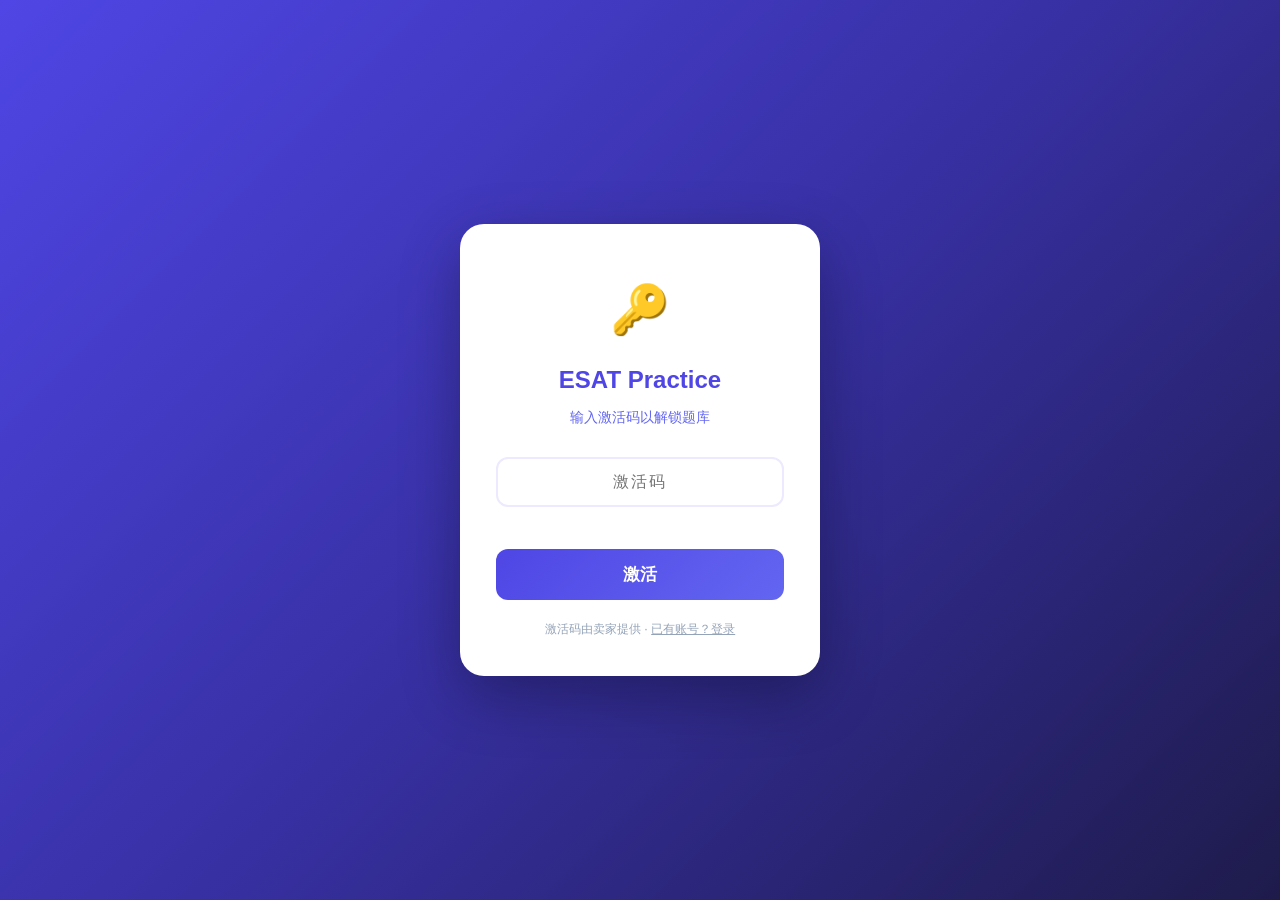
==== commit 74340e10: "v38: harden activation-code parsing — strip invisible zero-width line breaks, stray characters) + au" ====
--- a/index.html
+++ b/index.html
@@ -243,9 +243,9 @@
     <button class="btn-text" id="btn-dismiss">&#10005;</button>
   </div>
 
-  <script src="questions.enc.js?v=36"></script>
-  <script src="license.js?v=36"></script>
-  <script src="auth.js?v=36"></script>
-  <script src="app.js?v=36"></script>
+  <script src="questions.enc.js?v=38"></script>
+  <script src="license.js?v=38"></script>
+  <script src="auth.js?v=38"></script>
+  <script src="app.js?v=38"></script>
 </body>
 </html>
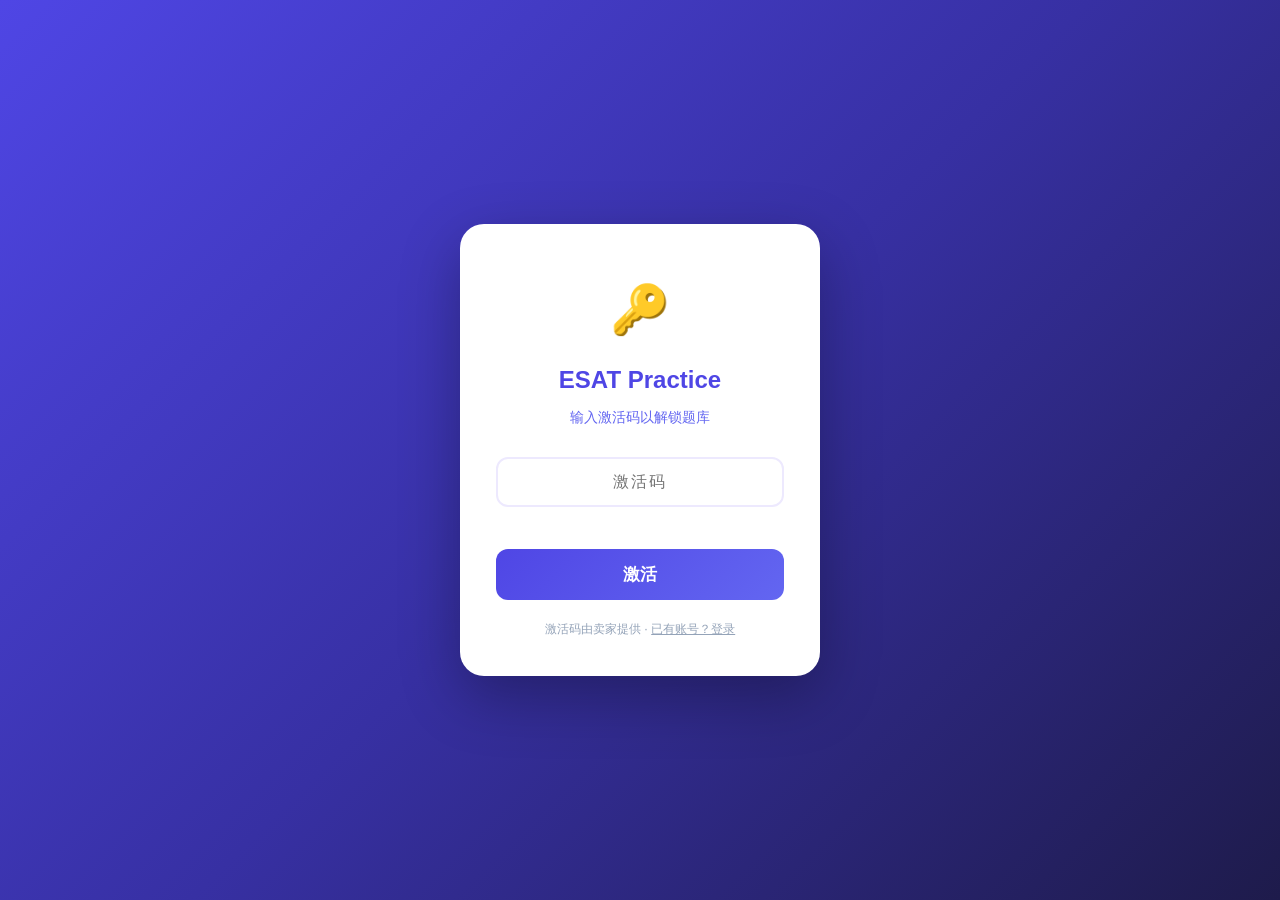
==== commit 9315d867: "v39: auto-repair activation codes that lost/gained/swapped one character while being copied (accepte" ====
--- a/index.html
+++ b/index.html
@@ -243,9 +243,9 @@
     <button class="btn-text" id="btn-dismiss">&#10005;</button>
   </div>
 
-  <script src="questions.enc.js?v=38"></script>
-  <script src="license.js?v=38"></script>
-  <script src="auth.js?v=38"></script>
-  <script src="app.js?v=38"></script>
+  <script src="questions.enc.js?v=39"></script>
+  <script src="license.js?v=39"></script>
+  <script src="auth.js?v=39"></script>
+  <script src="app.js?v=39"></script>
 </body>
 </html>
